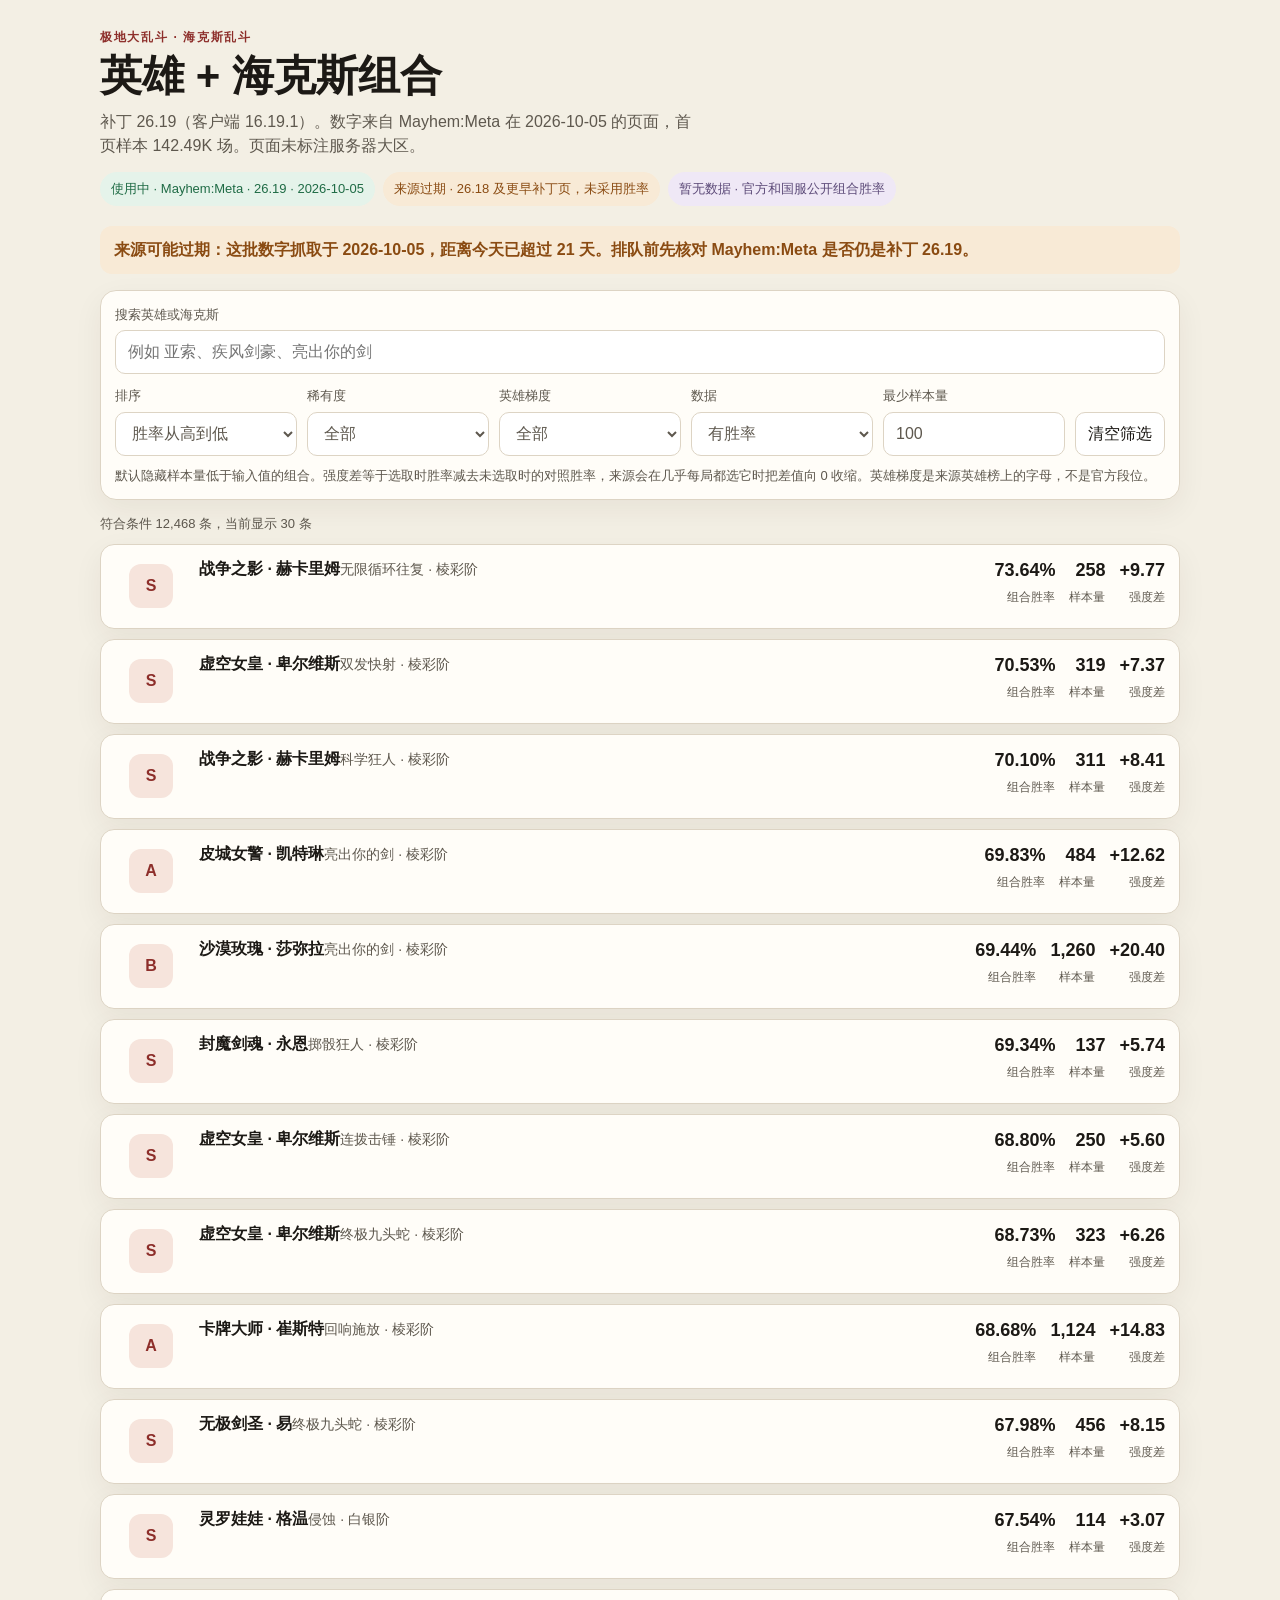
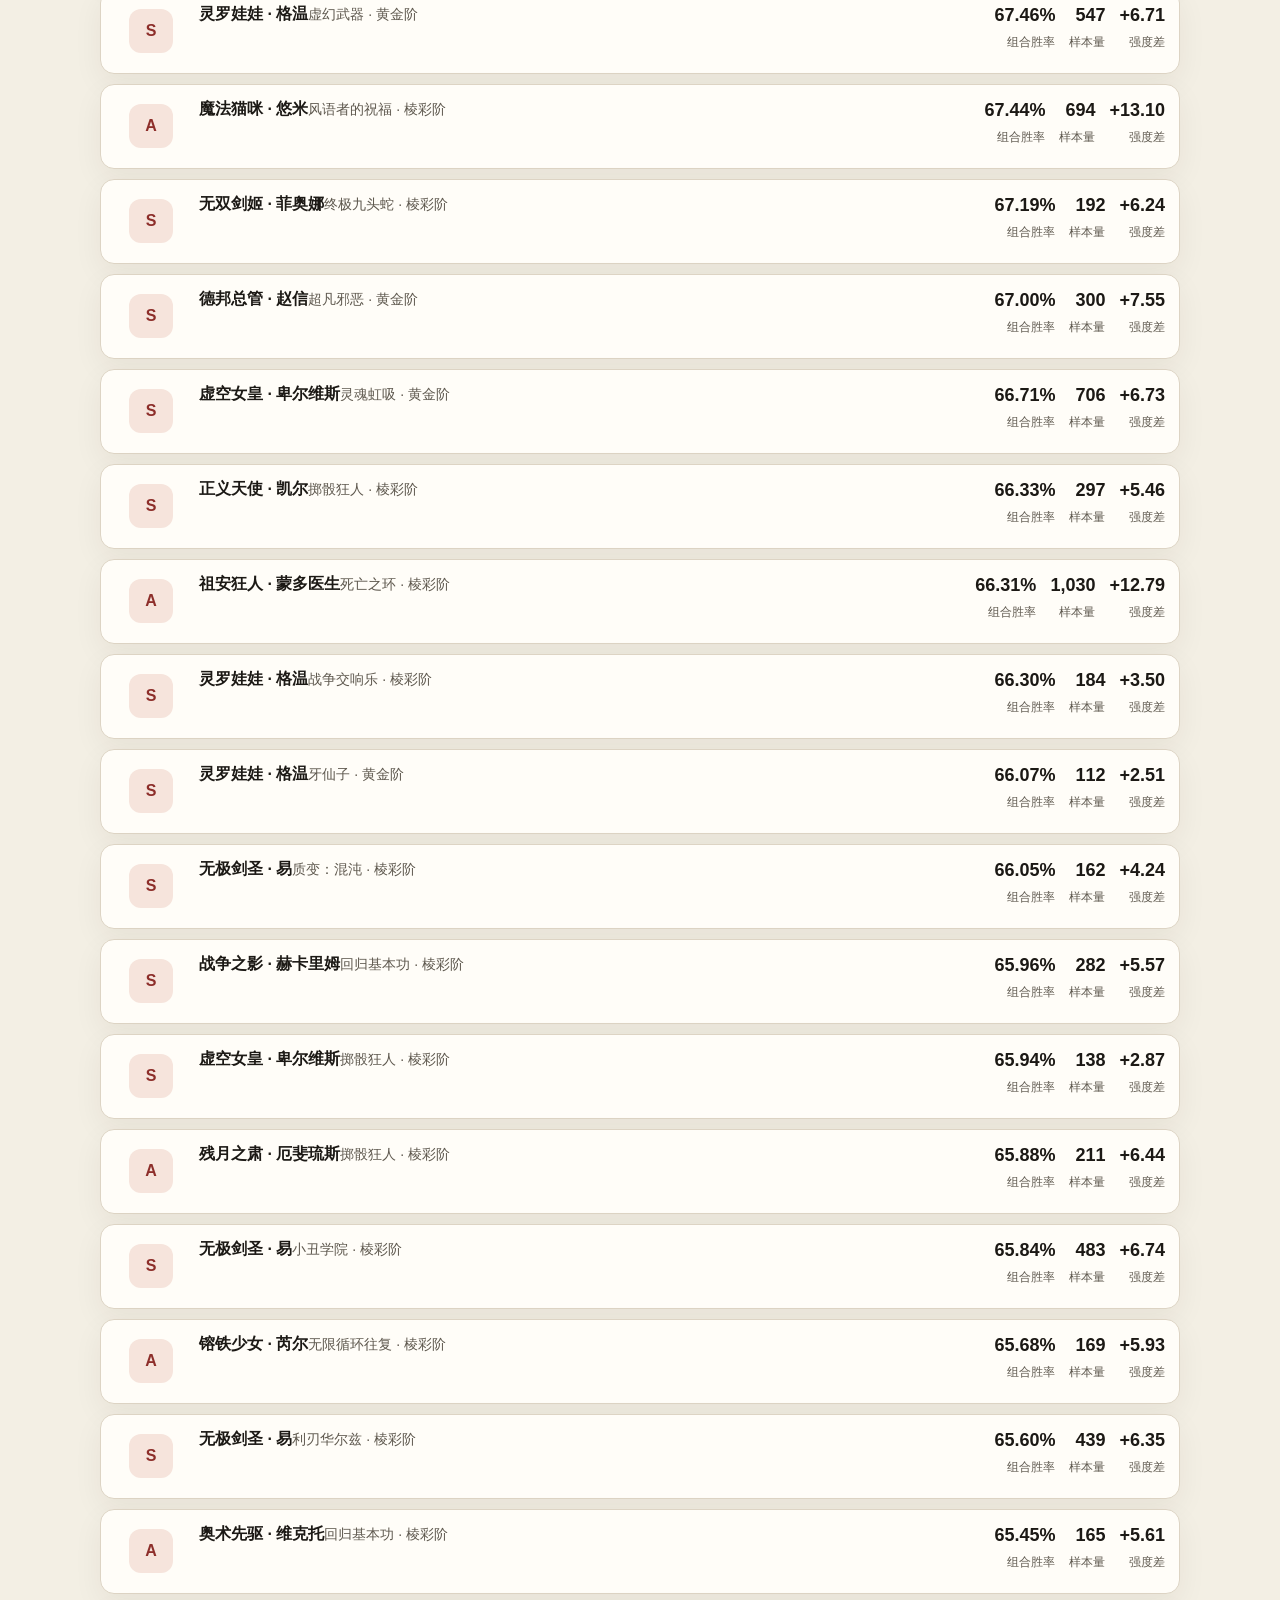
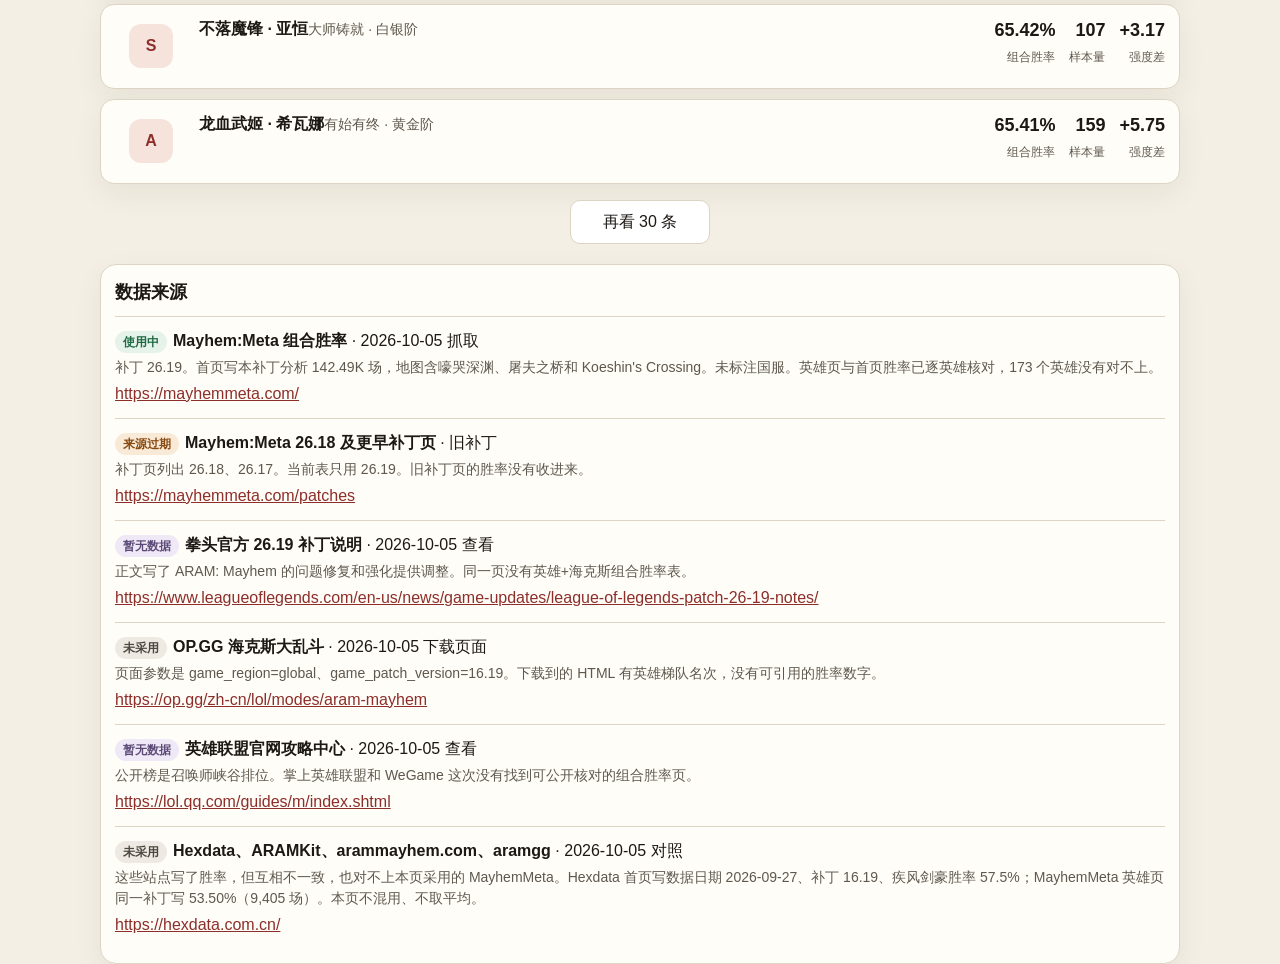
==== hextech-aram/index.html @ 46be0a57 "Add a static Hextech ARAM combo reference page. Win rates and sample sizes come from Mayhem:Meta pat" ====
<!DOCTYPE html>
<html lang="zh-CN">
<head>
  <meta charset="utf-8" />
  <meta name="viewport" content="width=device-width, initial-scale=1" />
  <title>海克斯乱斗组合参考</title>
  <link rel="stylesheet" href="styles.css" />
</head>
<body>
  <header class="top">
    <p class="eyebrow">极地大乱斗 · 海克斯乱斗</p>
    <h1>英雄 + 海克斯组合</h1>
    <p class="lede" id="lede">正在读取本地数据…</p>
    <div class="chips" id="chips"></div>
  </header>

  <div class="banner" id="stale-banner" hidden></div>

  <section class="panel controls" aria-label="筛选">
    <label class="search">
      <span>搜索英雄或海克斯</span>
      <input id="q" type="search" placeholder="例如 亚索、疾风剑豪、亮出你的剑" autocomplete="off" enterkeyhint="search" />
    </label>
    <div class="filters">
      <label>
        <span>排序</span>
        <select id="sort">
          <option value="win-desc">胜率从高到低</option>
          <option value="win-asc">胜率从低到高</option>
          <option value="delta-desc">强度差从高到低</option>
          <option value="delta-asc">强度差从低到高</option>
          <option value="games-desc">样本量从高到低</option>
        </select>
      </label>
      <label>
        <span>稀有度</span>
        <select id="rarity">
          <option value="">全部</option>
          <option value="Prismatic">棱彩阶</option>
          <option value="Gold">黄金阶</option>
          <option value="Silver">白银阶</option>
        </select>
      </label>
      <label>
        <span>英雄梯度</span>
        <select id="tier">
          <option value="">全部</option>
          <option>S</option>
          <option>A</option>
          <option>B</option>
          <option>C</option>
          <option>D</option>
        </select>
      </label>
      <label>
        <span>数据</span>
        <select id="status">
          <option value="ok">有胜率</option>
          <option value="no-data">暂无数据</option>
          <option value="all">全部</option>
        </select>
      </label>
      <label>
        <span>最少样本量</span>
        <input id="min-games" type="number" min="0" step="50" value="100" inputmode="numeric" />
      </label>
      <button type="button" id="reset" class="ghost">清空筛选</button>
    </div>
    <p class="hint" id="hint"></p>
  </section>

  <p class="count" id="count" aria-live="polite"></p>
  <div id="list" class="list"></div>
  <p class="pager"><button type="button" id="more" hidden>再看 30 条</button></p>

  <section class="panel sources" id="sources">
    <h2>数据来源</h2>
    <div id="source-list"></div>
  </section>

  <dialog id="detail">
    <button type="button" id="close" class="close" aria-label="关闭">关闭</button>
    <div id="detail-body"></div>
  </dialog>

  <noscript>需要启用 JavaScript。数据在同一目录的 data.js 里，不访问网络。</noscript>
  <script src="data.js"></script>
  <script src="app.js"></script>
</body>
</html>
---- hextech-aram/styles.css ----
:root {
  --bg: #f3efe4;
  --ink: #1c1915;
  --muted: #5e584e;
  --line: #ddd4c4;
  --card: #fffdf8;
  --accent: #8d2e2a;
  --accent-soft: #f6e4dc;
  --ok: #1f6b45;
  --ok-soft: #e5f3ea;
  --stale: #8a4b12;
  --stale-soft: #f8ead6;
  --empty: #5c4a78;
  --empty-soft: #efe8f6;
  --shadow: 0 10px 30px rgba(48, 36, 20, 0.06);
  font-family: "Source Han Sans SC", "Noto Sans SC", "PingFang SC", "Microsoft YaHei", sans-serif;
}

* { box-sizing: border-box; }
html { scroll-behavior: smooth; }
body {
  margin: 0;
  color: var(--ink);
  background:
    radial-gradient(1200px 400px at 10% -10%, #f7e7d2, transparent 60%),
    var(--bg);
  line-height: 1.5;
}
button, input, select { font: inherit; color: inherit; }
button { cursor: pointer; }
h1, h2, p { margin: 0; }

.top, .panel, .count, .list, .pager, noscript {
  width: min(1080px, calc(100% - 28px));
  margin-left: auto;
  margin-right: auto;
}
.top { padding: 28px 0 8px; }
.eyebrow {
  letter-spacing: 0.14em;
  text-transform: uppercase;
  font-size: 12px;
  color: var(--accent);
  font-weight: 700;
}
h1 { font-size: clamp(28px, 4vw, 42px); line-height: 1.15; margin-top: 6px; }
.lede { margin-top: 10px; color: var(--muted); max-width: 68ch; }
.chips { display: flex; flex-wrap: wrap; gap: 8px; margin-top: 14px; }
.chip {
  display: inline-flex;
  align-items: center;
  gap: 6px;
  border-radius: 999px;
  padding: 6px 10px;
  font-size: 13px;
  background: var(--card);
  border: 1px solid var(--line);
}
.chip.using { background: var(--ok-soft); border-color: transparent; color: var(--ok); }
.chip.stale { background: var(--stale-soft); border-color: transparent; color: var(--stale); }
.chip.empty { background: var(--empty-soft); border-color: transparent; color: var(--empty); }
.chip.unused { background: #eeeae3; border-color: transparent; color: #4d483f; }

.banner {
  width: min(1080px, calc(100% - 28px));
  margin: 12px auto 0;
  padding: 12px 14px;
  border-radius: 12px;
  background: var(--stale-soft);
  color: var(--stale);
  font-weight: 650;
}

.panel {
  margin-top: 16px;
  background: var(--card);
  border: 1px solid var(--line);
  border-radius: 16px;
  box-shadow: var(--shadow);
  padding: 14px;
}
.controls { position: sticky; top: 8px; z-index: 2; }
.search { display: flex; flex-direction: column; gap: 6px; font-size: 13px; color: var(--muted); }
.search input, .filters select, .filters input {
  width: 100%;
  min-height: 44px;
  border-radius: 10px;
  border: 1px solid var(--line);
  background: #fff;
  padding: 8px 12px;
  font-size: 16px;
}
.filters {
  display: grid;
  grid-template-columns: repeat(5, minmax(0, 1fr)) auto;
  gap: 10px;
  margin-top: 12px;
  align-items: end;
}
.filters label { display: flex; flex-direction: column; gap: 6px; font-size: 13px; color: var(--muted); }
.ghost, .pager button, .close {
  min-height: 44px;
  border-radius: 10px;
  border: 1px solid var(--line);
  background: #fff;
  padding: 8px 12px;
}
.hint, .count { color: var(--muted); font-size: 13px; }
.hint { margin-top: 10px; }
.count { margin-top: 14px; }

.list { display: grid; gap: 10px; margin-top: 10px; padding-bottom: 8px; }
.card {
  display: grid;
  grid-template-columns: 72px 1fr auto;
  gap: 8px 12px;
  width: 100%;
  text-align: left;
  background: var(--card);
  border: 1px solid var(--line);
  border-radius: 14px;
  padding: 12px 14px;
  box-shadow: var(--shadow);
}
.card:hover, .card:focus-visible { border-color: #c9a48f; outline: none; }
.tier {
  grid-row: span 2;
  align-self: center;
  justify-self: center;
  width: 44px;
  height: 44px;
  border-radius: 12px;
  display: grid;
  place-items: center;
  font-weight: 750;
  background: var(--accent-soft);
  color: var(--accent);
}
.who { font-weight: 700; }
.hex { color: var(--muted); font-size: 14px; }
.metrics { display: flex; flex-wrap: wrap; gap: 8px 14px; justify-content: flex-end; align-content: center; }
.metric { text-align: right; }
.metric b { display: block; font-size: 18px; font-variant-numeric: tabular-nums; }
.metric span { color: var(--muted); font-size: 12px; }
.metric .missing { color: var(--empty); font-size: 16px; }
.empty-state {
  background: var(--card);
  border: 1px dashed var(--line);
  border-radius: 14px;
  padding: 28px 16px;
  text-align: center;
}
.empty-state strong { display: block; font-size: 18px; margin-bottom: 6px; }
.pager { display: flex; justify-content: center; margin: 8px auto 20px; }
.pager button { min-width: 140px; }

.sources h2 { font-size: 18px; margin-bottom: 10px; }
.source {
  display: grid;
  gap: 4px;
  padding: 12px 0;
  border-top: 1px solid var(--line);
}
.source a { color: var(--accent); }
.source p { color: var(--muted); font-size: 14px; }
.badge {
  display: inline-block;
  border-radius: 999px;
  padding: 2px 8px;
  font-size: 12px;
  font-weight: 700;
  margin-right: 6px;
}
.badge.using { background: var(--ok-soft); color: var(--ok); }
.badge.stale { background: var(--stale-soft); color: var(--stale); }
.badge.empty { background: var(--empty-soft); color: var(--empty); }
.badge.unused { background: #eeeae3; color: #4d483f; }

dialog {
  width: min(640px, calc(100% - 24px));
  border: none;
  border-radius: 16px;
  padding: 18px 18px 20px;
  box-shadow: 0 24px 80px rgba(28, 25, 21, 0.28);
}
dialog::backdrop { background: rgba(28, 25, 21, 0.46); }
.close { float: right; }
.detail h3 { font-size: 22px; line-height: 1.3; margin: 0 36px 4px 0; }
.detail .sub { color: var(--muted); margin-bottom: 12px; }
.stats {
  display: grid;
  grid-template-columns: repeat(2, minmax(0, 1fr));
  gap: 8px;
}
.stat {
  background: #faf7f1;
  border-radius: 12px;
  padding: 10px 12px;
}
.stat span { display: block; color: var(--muted); font-size: 12px; }
.stat b { font-size: 20px; font-variant-numeric: tabular-nums; }
.stat b.missing { color: var(--empty); font-size: 18px; }
.note { margin-top: 12px; color: var(--ink); font-size: 14px; }
.note p + p { margin-top: 8px; }

@media (max-width: 860px) {
  .filters { grid-template-columns: 1fr 1fr; }
  .controls { position: static; }
  .card { grid-template-columns: 48px 1fr; }
  .metrics { grid-column: 2; justify-content: flex-start; }
  .metric { text-align: left; }
  .tier { grid-row: span 3; }
}
@media (max-width: 560px) {
  .filters { grid-template-columns: 1fr; }
  .stats { grid-template-columns: 1fr; }
}
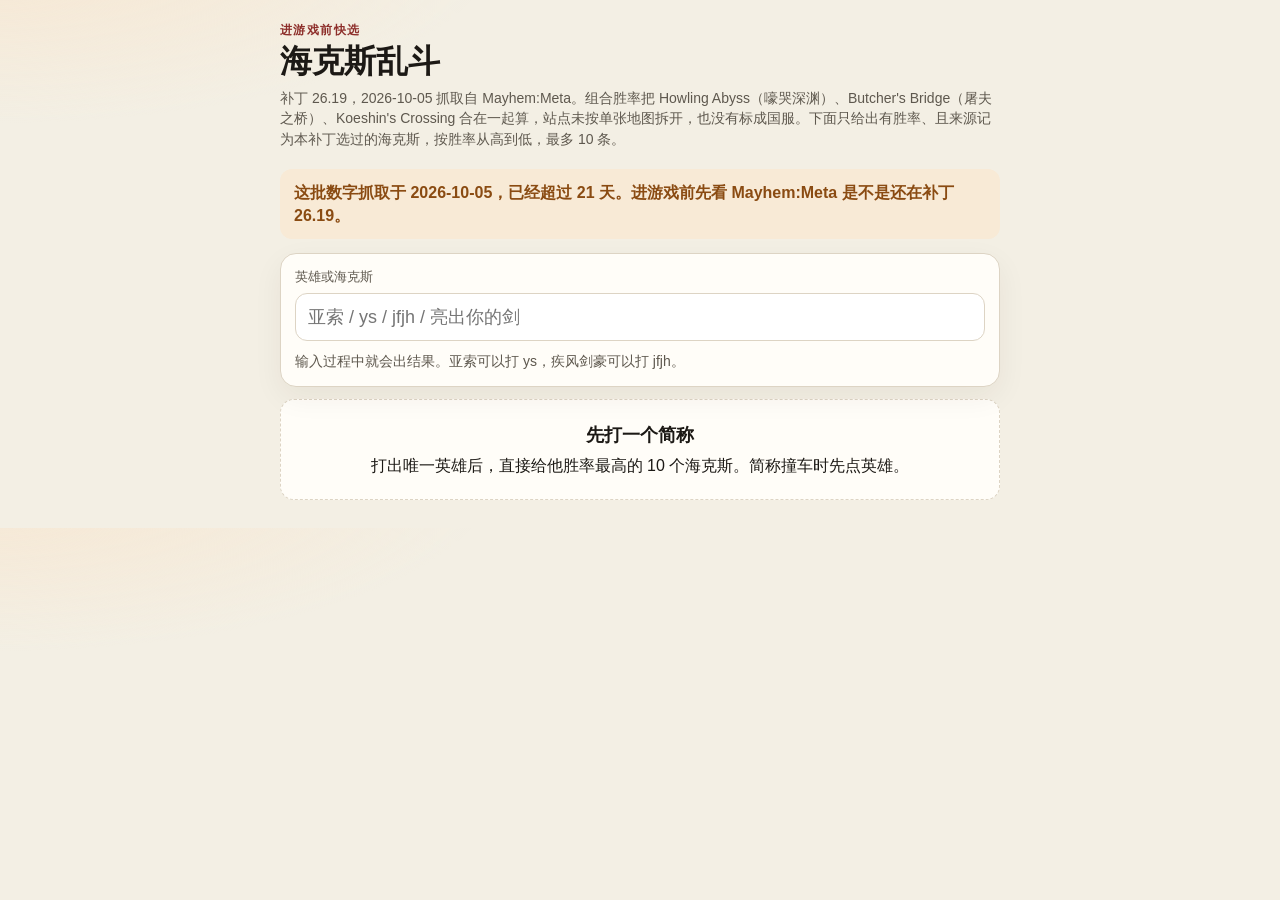
==== commit 1c39d7e3: "Make the Hextech ARAM page a quick-pick list. Search accepts Chinese names, titles, full pinyin, and" ====
--- a/hextech-aram/index.html
+++ b/hextech-aram/index.html
@@ -3,80 +3,28 @@
 <head>
   <meta charset="utf-8" />
   <meta name="viewport" content="width=device-width, initial-scale=1" />
-  <title>海克斯乱斗组合参考</title>
+  <title>海克斯乱斗快选</title>
   <link rel="stylesheet" href="styles.css" />
 </head>
 <body>
   <header class="top">
-    <p class="eyebrow">极地大乱斗 · 海克斯乱斗</p>
-    <h1>英雄 + 海克斯组合</h1>
+    <p class="eyebrow">进游戏前快选</p>
+    <h1>海克斯乱斗</h1>
     <p class="lede" id="lede">正在读取本地数据…</p>
-    <div class="chips" id="chips"></div>
   </header>
 
   <div class="banner" id="stale-banner" hidden></div>
 
-  <section class="panel controls" aria-label="筛选">
+  <section class="panel controls" aria-label="搜索">
     <label class="search">
-      <span>搜索英雄或海克斯</span>
-      <input id="q" type="search" placeholder="例如 亚索、疾风剑豪、亮出你的剑" autocomplete="off" enterkeyhint="search" />
+      <span>英雄或海克斯</span>
+      <input id="q" type="search" placeholder="亚索 / ys / jfjh / 亮出你的剑" autocomplete="off" enterkeyhint="search" />
     </label>
-    <div class="filters">
-      <label>
-        <span>排序</span>
-        <select id="sort">
-          <option value="win-desc">胜率从高到低</option>
-          <option value="win-asc">胜率从低到高</option>
-          <option value="delta-desc">强度差从高到低</option>
-          <option value="delta-asc">强度差从低到高</option>
-          <option value="games-desc">样本量从高到低</option>
-        </select>
-      </label>
-      <label>
-        <span>稀有度</span>
-        <select id="rarity">
-          <option value="">全部</option>
-          <option value="Prismatic">棱彩阶</option>
-          <option value="Gold">黄金阶</option>
-          <option value="Silver">白银阶</option>
-        </select>
-      </label>
-      <label>
-        <span>英雄梯度</span>
-        <select id="tier">
-          <option value="">全部</option>
-          <option>S</option>
-          <option>A</option>
-          <option>B</option>
-          <option>C</option>
-          <option>D</option>
-        </select>
-      </label>
-      <label>
-        <span>数据</span>
-        <select id="status">
-          <option value="ok">有胜率</option>
-          <option value="no-data">暂无数据</option>
-          <option value="all">全部</option>
-        </select>
-      </label>
-      <label>
-        <span>最少样本量</span>
-        <input id="min-games" type="number" min="0" step="50" value="100" inputmode="numeric" />
-      </label>
-      <button type="button" id="reset" class="ghost">清空筛选</button>
-    </div>
     <p class="hint" id="hint"></p>
+    <div id="picks" class="picks"></div>
   </section>
 
-  <p class="count" id="count" aria-live="polite"></p>
   <div id="list" class="list"></div>
-  <p class="pager"><button type="button" id="more" hidden>再看 30 条</button></p>
-
-  <section class="panel sources" id="sources">
-    <h2>数据来源</h2>
-    <div id="source-list"></div>
-  </section>
 
   <dialog id="detail">
     <button type="button" id="close" class="close" aria-label="关闭">关闭</button>
@@ -85,6 +33,7 @@
 
   <noscript>需要启用 JavaScript。数据在同一目录的 data.js 里，不访问网络。</noscript>
   <script src="data.js"></script>
+  <script src="pinyin.js"></script>
   <script src="app.js"></script>
 </body>
 </html>
--- a/hextech-aram/styles.css
+++ b/hextech-aram/styles.css
@@ -6,73 +6,50 @@
   --card: #fffdf8;
   --accent: #8d2e2a;
   --accent-soft: #f6e4dc;
-  --ok: #1f6b45;
-  --ok-soft: #e5f3ea;
-  --stale: #8a4b12;
-  --stale-soft: #f8ead6;
-  --empty: #5c4a78;
-  --empty-soft: #efe8f6;
   --shadow: 0 10px 30px rgba(48, 36, 20, 0.06);
   font-family: "Source Han Sans SC", "Noto Sans SC", "PingFang SC", "Microsoft YaHei", sans-serif;
 }
 
 * { box-sizing: border-box; }
-html { scroll-behavior: smooth; }
 body {
   margin: 0;
   color: var(--ink);
   background:
-    radial-gradient(1200px 400px at 10% -10%, #f7e7d2, transparent 60%),
+    radial-gradient(900px 320px at 0 -10%, #f7e7d2, transparent 55%),
     var(--bg);
-  line-height: 1.5;
+  line-height: 1.45;
 }
-button, input, select { font: inherit; color: inherit; }
+button, input { font: inherit; color: inherit; }
 button { cursor: pointer; }
-h1, h2, p { margin: 0; }
+h1, p { margin: 0; }
 
-.top, .panel, .count, .list, .pager, noscript {
-  width: min(1080px, calc(100% - 28px));
+.top, .panel, .list {
+  width: min(720px, calc(100% - 24px));
   margin-left: auto;
   margin-right: auto;
 }
-.top { padding: 28px 0 8px; }
+.top { padding: 22px 0 8px; }
 .eyebrow {
-  letter-spacing: 0.14em;
-  text-transform: uppercase;
+  letter-spacing: 0.12em;
   font-size: 12px;
   color: var(--accent);
   font-weight: 700;
 }
-h1 { font-size: clamp(28px, 4vw, 42px); line-height: 1.15; margin-top: 6px; }
-.lede { margin-top: 10px; color: var(--muted); max-width: 68ch; }
-.chips { display: flex; flex-wrap: wrap; gap: 8px; margin-top: 14px; }
-.chip {
-  display: inline-flex;
-  align-items: center;
-  gap: 6px;
-  border-radius: 999px;
-  padding: 6px 10px;
-  font-size: 13px;
-  background: var(--card);
-  border: 1px solid var(--line);
-}
-.chip.using { background: var(--ok-soft); border-color: transparent; color: var(--ok); }
-.chip.stale { background: var(--stale-soft); border-color: transparent; color: var(--stale); }
-.chip.empty { background: var(--empty-soft); border-color: transparent; color: var(--empty); }
-.chip.unused { background: #eeeae3; border-color: transparent; color: #4d483f; }
+h1 { font-size: 32px; line-height: 1.15; margin-top: 4px; }
+.lede { margin-top: 8px; color: var(--muted); font-size: 14px; }
 
 .banner {
-  width: min(1080px, calc(100% - 28px));
+  width: min(720px, calc(100% - 24px));
   margin: 12px auto 0;
   padding: 12px 14px;
   border-radius: 12px;
-  background: var(--stale-soft);
-  color: var(--stale);
+  background: #f8ead6;
+  color: #8a4b12;
   font-weight: 650;
 }
 
 .panel {
-  margin-top: 16px;
+  margin-top: 14px;
   background: var(--card);
   border: 1px solid var(--line);
   border-radius: 16px;
@@ -81,100 +58,74 @@
 }
 .controls { position: sticky; top: 8px; z-index: 2; }
 .search { display: flex; flex-direction: column; gap: 6px; font-size: 13px; color: var(--muted); }
-.search input, .filters select, .filters input {
+.search input {
   width: 100%;
-  min-height: 44px;
-  border-radius: 10px;
+  min-height: 48px;
+  border-radius: 12px;
   border: 1px solid var(--line);
   background: #fff;
   padding: 8px 12px;
-  font-size: 16px;
+  font-size: 18px;
 }
-.filters {
-  display: grid;
-  grid-template-columns: repeat(5, minmax(0, 1fr)) auto;
-  gap: 10px;
-  margin-top: 12px;
-  align-items: end;
-}
-.filters label { display: flex; flex-direction: column; gap: 6px; font-size: 13px; color: var(--muted); }
-.ghost, .pager button, .close {
-  min-height: 44px;
-  border-radius: 10px;
+.hint { margin-top: 10px; color: var(--muted); font-size: 14px; }
+.picks { display: grid; gap: 8px; margin-top: 10px; }
+.picks:empty { display: none; }
+.pick {
+  display: flex;
+  justify-content: space-between;
+  align-items: center;
+  gap: 12px;
+  min-height: 48px;
+  text-align: left;
+  background: #fff;
   border: 1px solid var(--line);
-  background: #fff;
+  border-radius: 12px;
   padding: 8px 12px;
 }
-.hint, .count { color: var(--muted); font-size: 13px; }
-.hint { margin-top: 10px; }
-.count { margin-top: 14px; }
+.pick:hover, .pick:focus-visible, .card:hover, .card:focus-visible {
+  border-color: #c9a48f;
+  outline: none;
+}
+.pick b { font-size: 16px; }
+.pick span { color: var(--muted); font-variant-numeric: tabular-nums; }
 
-.list { display: grid; gap: 10px; margin-top: 10px; padding-bottom: 8px; }
+.list { display: grid; gap: 8px; margin-top: 12px; padding-bottom: 28px; }
 .card {
   display: grid;
-  grid-template-columns: 72px 1fr auto;
-  gap: 8px 12px;
+  grid-template-columns: 36px 1fr auto;
+  gap: 4px 10px;
   width: 100%;
   text-align: left;
   background: var(--card);
   border: 1px solid var(--line);
   border-radius: 14px;
-  padding: 12px 14px;
+  padding: 12px;
   box-shadow: var(--shadow);
 }
-.card:hover, .card:focus-visible { border-color: #c9a48f; outline: none; }
-.tier {
+.rank {
   grid-row: span 2;
   align-self: center;
-  justify-self: center;
-  width: 44px;
-  height: 44px;
-  border-radius: 12px;
+  width: 32px;
+  height: 32px;
+  border-radius: 10px;
   display: grid;
   place-items: center;
   font-weight: 750;
   background: var(--accent-soft);
   color: var(--accent);
 }
-.who { font-weight: 700; }
-.hex { color: var(--muted); font-size: 14px; }
-.metrics { display: flex; flex-wrap: wrap; gap: 8px 14px; justify-content: flex-end; align-content: center; }
-.metric { text-align: right; }
-.metric b { display: block; font-size: 18px; font-variant-numeric: tabular-nums; }
-.metric span { color: var(--muted); font-size: 12px; }
-.metric .missing { color: var(--empty); font-size: 16px; }
+.who { font-weight: 700; font-size: 16px; }
+.hex { color: var(--muted); font-size: 13px; }
+.win { font-size: 22px; font-variant-numeric: tabular-nums; font-weight: 750; }
+.games { grid-column: 3; color: var(--muted); font-size: 12px; text-align: right; }
 .empty-state {
   background: var(--card);
   border: 1px dashed var(--line);
   border-radius: 14px;
-  padding: 28px 16px;
+  padding: 22px 16px;
   text-align: center;
 }
 .empty-state strong { display: block; font-size: 18px; margin-bottom: 6px; }
-.pager { display: flex; justify-content: center; margin: 8px auto 20px; }
-.pager button { min-width: 140px; }
-
-.sources h2 { font-size: 18px; margin-bottom: 10px; }
-.source {
-  display: grid;
-  gap: 4px;
-  padding: 12px 0;
-  border-top: 1px solid var(--line);
-}
-.source a { color: var(--accent); }
-.source p { color: var(--muted); font-size: 14px; }
-.badge {
-  display: inline-block;
-  border-radius: 999px;
-  padding: 2px 8px;
-  font-size: 12px;
-  font-weight: 700;
-  margin-right: 6px;
-}
-.badge.using { background: var(--ok-soft); color: var(--ok); }
-.badge.stale { background: var(--stale-soft); color: var(--stale); }
-.badge.empty { background: var(--empty-soft); color: var(--empty); }
-.badge.unused { background: #eeeae3; color: #4d483f; }
 
 dialog {
   width: min(640px, calc(100% - 24px));
@@ -184,34 +135,26 @@
   box-shadow: 0 24px 80px rgba(28, 25, 21, 0.28);
 }
 dialog::backdrop { background: rgba(28, 25, 21, 0.46); }
-.close { float: right; }
-.detail h3 { font-size: 22px; line-height: 1.3; margin: 0 36px 4px 0; }
+.close {
+  float: right;
+  min-height: 40px;
+  border-radius: 10px;
+  border: 1px solid var(--line);
+  background: #fff;
+  padding: 6px 12px;
+}
+.detail h3 { font-size: 22px; line-height: 1.3; margin: 0 48px 4px 0; }
 .detail .sub { color: var(--muted); margin-bottom: 12px; }
-.stats {
-  display: grid;
-  grid-template-columns: repeat(2, minmax(0, 1fr));
-  gap: 8px;
-}
-.stat {
-  background: #faf7f1;
-  border-radius: 12px;
-  padding: 10px 12px;
-}
+.stats { display: grid; grid-template-columns: repeat(2, minmax(0, 1fr)); gap: 8px; }
+.stat { background: #faf7f1; border-radius: 12px; padding: 10px 12px; }
 .stat span { display: block; color: var(--muted); font-size: 12px; }
 .stat b { font-size: 20px; font-variant-numeric: tabular-nums; }
-.stat b.missing { color: var(--empty); font-size: 18px; }
-.note { margin-top: 12px; color: var(--ink); font-size: 14px; }
+.note { margin-top: 12px; font-size: 14px; }
 .note p + p { margin-top: 8px; }
+.note a { color: var(--accent); }
 
-@media (max-width: 860px) {
-  .filters { grid-template-columns: 1fr 1fr; }
+@media (max-width: 560px) {
   .controls { position: static; }
-  .card { grid-template-columns: 48px 1fr; }
-  .metrics { grid-column: 2; justify-content: flex-start; }
-  .metric { text-align: left; }
-  .tier { grid-row: span 3; }
+  .stats { grid-template-columns: 1fr; }
+  .win { font-size: 20px; }
 }
-@media (max-width: 560px) {
-  .filters { grid-template-columns: 1fr; }
-  .stats { grid-template-columns: 1fr; }
-}
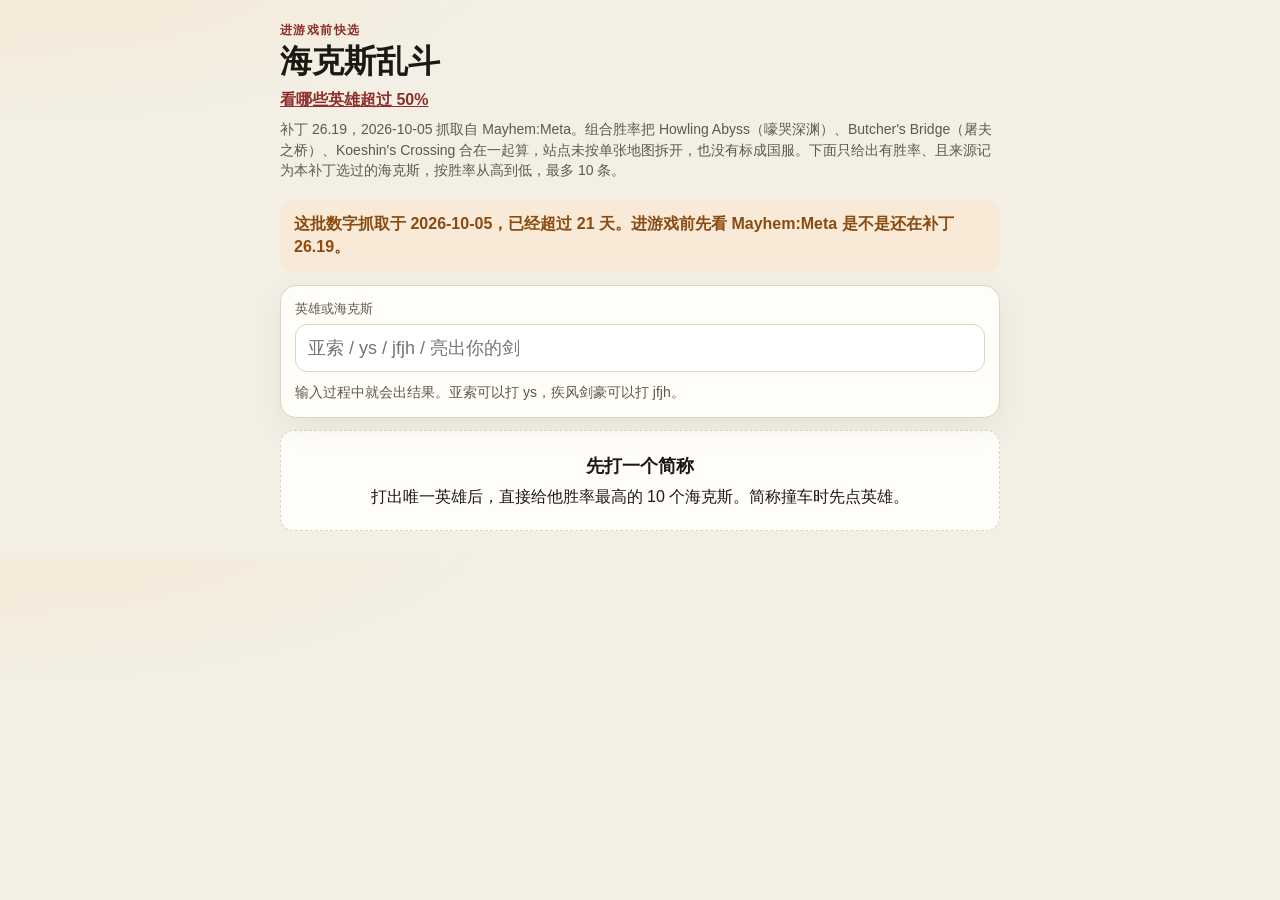
==== commit 6532fe5f: "Show Hextech ARAM champions above 50% before you pick them. Quick-pick rows now carry each champion'" ====
--- a/hextech-aram/index.html
+++ b/hextech-aram/index.html
@@ -10,6 +10,7 @@
   <header class="top">
     <p class="eyebrow">进游戏前快选</p>
     <h1>海克斯乱斗</h1>
+    <p class="nav"><a href="champions.html">看哪些英雄超过 50%</a></p>
     <p class="lede" id="lede">正在读取本地数据…</p>
   </header>
 
@@ -34,6 +35,7 @@
   <noscript>需要启用 JavaScript。数据在同一目录的 data.js 里，不访问网络。</noscript>
   <script src="data.js"></script>
   <script src="pinyin.js"></script>
+  <script src="champ-search.js"></script>
   <script src="app.js"></script>
 </body>
 </html>
--- a/hextech-aram/styles.css
+++ b/hextech-aram/styles.css
@@ -81,6 +81,79 @@
   border: 1px solid var(--line);
   border-radius: 12px;
   padding: 8px 12px;
+}
+.nav { margin-top: 8px; }
+.nav a { color: var(--accent); font-weight: 700; }
+.pick.over, .champ-line.over { background: #e7f6ec; border-color: #8fceb0; }
+.pick.under, .champ-line.under { background: #f4f1ea; border-color: #c8bfb0; }
+.pick.none, .champ-line.none { background: #f3eef8; border-color: #d5cbe3; }
+.band {
+  display: flex;
+  flex-direction: column;
+  align-items: flex-end;
+  gap: 2px;
+  font-size: 12px;
+  font-weight: 700;
+  white-space: nowrap;
+}
+.pick.over .band, .champ-line.over .band { color: #1f6b45; }
+.pick.under .band, .champ-line.under .band { color: #5c564c; }
+.pick.none .band, .champ-line.none .band { color: #5c4a78; }
+.band strong { font-size: 18px; font-variant-numeric: tabular-nums; }
+.champ-line {
+  display: flex;
+  justify-content: space-between;
+  align-items: center;
+  gap: 12px;
+  min-height: 48px;
+  border: 1px solid var(--line);
+  border-radius: 12px;
+  padding: 8px 12px;
+  margin-top: 8px;
+}
+
+.page-champs .top, .page-champs .panel, .page-champs .columns, .page-champs .nodata {
+  width: min(1080px, calc(100% - 24px));
+}
+.columns {
+  width: min(720px, calc(100% - 24px));
+  margin: 14px auto 0;
+  display: grid;
+  grid-template-columns: 1fr 1fr;
+  gap: 12px;
+}
+.column, .nodata {
+  background: var(--card);
+  border: 1px solid var(--line);
+  border-radius: 16px;
+  padding: 12px;
+}
+.column h2, .nodata h2 { font-size: 18px; margin: 0 0 10px; }
+.column.over h2 { color: #1f6b45; }
+.column.under h2 { color: #5c564c; }
+.hero-list { display: grid; gap: 8px; }
+.hero {
+  display: flex;
+  justify-content: space-between;
+  align-items: center;
+  gap: 10px;
+  border-radius: 12px;
+  padding: 8px 10px;
+  border: 1px solid var(--line);
+}
+.hero.over { background: #e7f6ec; border-color: #8fceb0; }
+.hero.under { background: #f4f1ea; border-color: #c8bfb0; }
+.hero.none { background: #f3eef8; border-color: #d5cbe3; }
+.hero.over .band { color: #1f6b45; }
+.hero.under .band { color: #5c564c; }
+.hero.none .band { color: #5c4a78; }
+.hero b { display: block; }
+.hero .sub { color: var(--muted); font-size: 12px; }
+.nodata { margin: 12px auto 28px; }
+.empty-note { color: var(--muted); font-size: 14px; }
+
+@media (max-width: 800px) {
+  .columns { grid-template-columns: 1fr; }
 }
 .pick:hover, .pick:focus-visible, .card:hover, .card:focus-visible {
   border-color: #c9a48f;
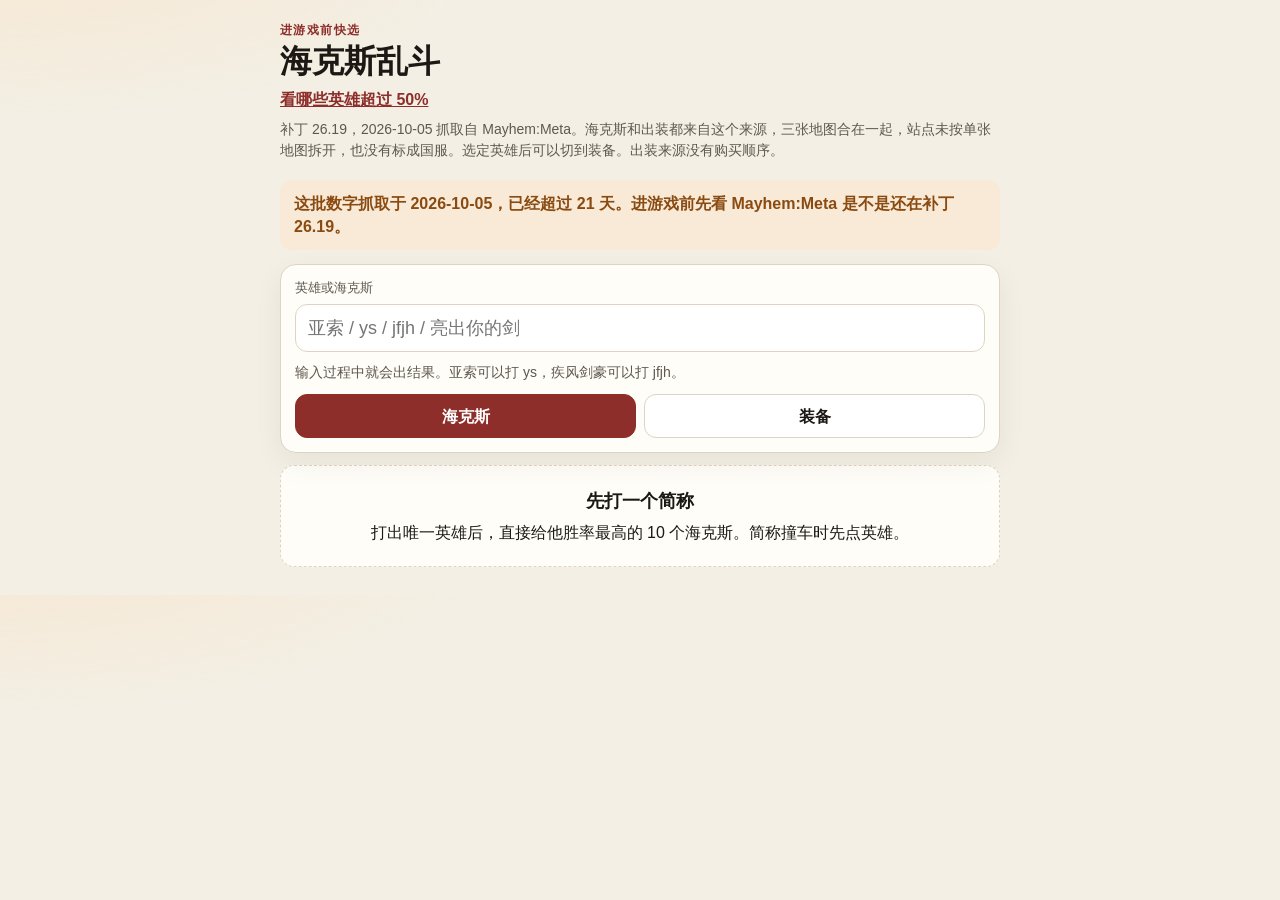
==== commit d6a8adab: "Add one Hextech ARAM item set after a champion is picked. Mayhem:Meta has per-item win rates but no " ====
--- a/hextech-aram/index.html
+++ b/hextech-aram/index.html
@@ -23,6 +23,10 @@
     </label>
     <p class="hint" id="hint"></p>
     <div id="picks" class="picks"></div>
+    <div id="tabs" class="tabs" hidden>
+      <button type="button" class="tab" data-pane="hex" aria-selected="true">海克斯</button>
+      <button type="button" class="tab" data-pane="items" aria-selected="false">装备</button>
+    </div>
   </section>
 
   <div id="list" class="list"></div>
@@ -36,6 +40,7 @@
   <script src="data.js"></script>
   <script src="pinyin.js"></script>
   <script src="champ-search.js"></script>
+  <script src="builds.js"></script>
   <script src="app.js"></script>
 </body>
 </html>
--- a/hextech-aram/styles.css
+++ b/hextech-aram/styles.css
@@ -226,8 +226,58 @@
 .note p + p { margin-top: 8px; }
 .note a { color: var(--accent); }
 
+.tabs { display: flex; gap: 8px; margin-top: 12px; }
+.tab {
+  flex: 1;
+  min-height: 44px;
+  border-radius: 12px;
+  border: 1px solid var(--line);
+  background: #fff;
+  font-weight: 750;
+}
+.tab[aria-selected="true"] { background: var(--accent); color: #fff; border-color: var(--accent); }
+.build {
+  background: var(--card);
+  border: 1px solid var(--line);
+  border-radius: 16px;
+  padding: 14px;
+  box-shadow: var(--shadow);
+}
+.build h3 { margin: 14px 0 4px; font-size: 16px; }
+.build-warn {
+  margin: 0;
+  padding: 10px 12px;
+  border-radius: 12px;
+  background: #f8ead6;
+  color: #8a4b12;
+  font-weight: 750;
+}
+.build-scope, .build-sub { color: var(--muted); font-size: 13px; margin-top: 6px; }
+.slot {
+  margin-top: 8px;
+  padding: 10px;
+  border-radius: 12px;
+  background: #e7f6ec;
+  border: 1px solid #8fceb0;
+}
+.slot-label { margin: 8px 0 0; font-size: 13px; font-weight: 750; color: #1f6b45; }
+.item-line {
+  display: grid;
+  grid-template-columns: 1fr auto auto;
+  gap: 8px;
+  align-items: center;
+  padding: 7px 0;
+  border-bottom: 1px solid var(--line);
+}
+.slot .item-line { border-bottom-color: #c9e6d6; }
+.item-line b { font-size: 15px; }
+.item-line .win { font-weight: 750; font-variant-numeric: tabular-nums; }
+.item-line span:last-child { color: var(--muted); font-size: 12px; font-variant-numeric: tabular-nums; }
+
 @media (max-width: 560px) {
   .controls { position: static; }
   .stats { grid-template-columns: 1fr; }
   .win { font-size: 20px; }
-}
+  .item-line { grid-template-columns: 1fr auto; }
+  .item-line span:last-child { grid-column: 1 / -1; }
+}
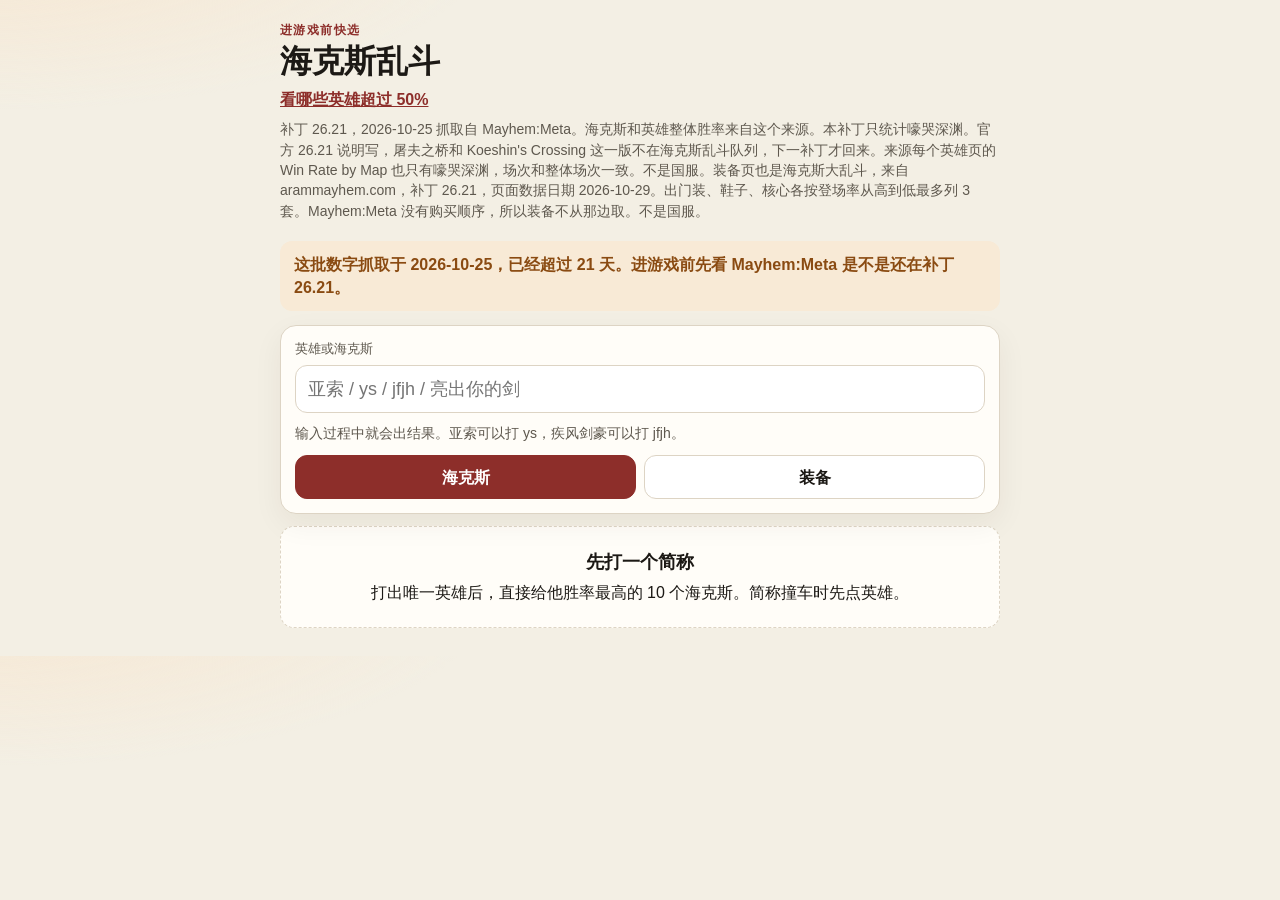
==== commit d3c3366f: "Show Data Dragon icons for Hextech ARAM items. Each listed item uses the 16.21.1 icon whose Chinese " ====
--- a/hextech-aram/index.html
+++ b/hextech-aram/index.html
@@ -41,6 +41,7 @@
   <script src="pinyin.js"></script>
   <script src="champ-search.js"></script>
   <script src="builds.js"></script>
+  <script src="item-icons.js"></script>
   <script src="app.js"></script>
 </body>
 </html>
--- a/hextech-aram/styles.css
+++ b/hextech-aram/styles.css
@@ -244,6 +244,24 @@
   box-shadow: var(--shadow);
 }
 .build h3 { margin: 14px 0 4px; font-size: 16px; }
+.set { margin-top: 8px; padding-top: 8px; border-top: 1px solid var(--line); }
+.set-no { margin: 0; font-size: 13px; font-weight: 750; color: var(--accent); }
+.item-row { display: flex; flex-wrap: wrap; align-items: flex-end; gap: 8px 4px; margin-top: 8px; }
+.item { display: flex; flex-direction: column; align-items: center; width: 72px; gap: 4px; }
+.item img { width: 48px; height: 48px; border-radius: 8px; background: #1b2430; }
+.item-name { font-size: 11px; font-weight: 650; line-height: 1.25; text-align: center; }
+.item-arrow { color: var(--muted); font-weight: 750; padding: 0 2px 22px; }
+.item-missing {
+  justify-content: center;
+  min-height: 48px;
+  padding: 6px;
+  border: 1px dashed #c4a27a;
+  border-radius: 8px;
+  background: #f8ead6;
+}
+.item-missing b { font-size: 12px; text-align: center; }
+.miss { color: #8a4b12; font-size: 11px; font-weight: 750; }
+.starter { margin: 4px 0 0; font-size: 16px; font-weight: 750; }
 .build-warn {
   margin: 0;
   padding: 10px 12px;
@@ -270,6 +288,16 @@
   border-bottom: 1px solid var(--line);
 }
 .slot .item-line { border-bottom-color: #c9e6d6; }
+.step {
+  display: grid;
+  grid-template-columns: 72px 1fr;
+  gap: 8px;
+  align-items: center;
+  padding: 8px 0;
+  border-bottom: 1px solid var(--line);
+}
+.step-no { font-weight: 750; color: var(--accent); }
+.step b { font-size: 16px; }
 .item-line b { font-size: 15px; }
 .item-line .win { font-weight: 750; font-variant-numeric: tabular-nums; }
 .item-line span:last-child { color: var(--muted); font-size: 12px; font-variant-numeric: tabular-nums; }
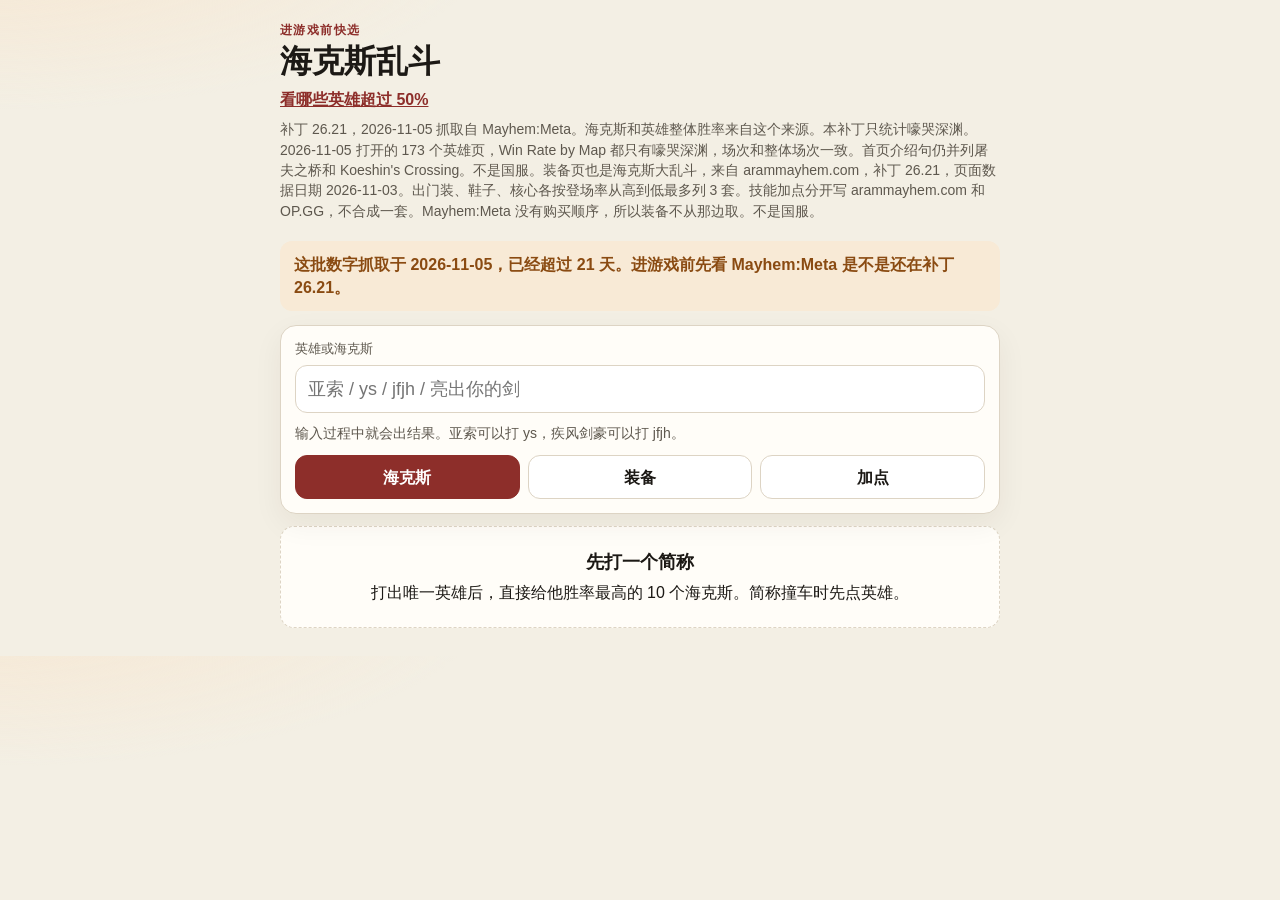
==== commit 33f1d763: "Refresh Hextech ARAM stats and add separate skill orders. Re-fetch Mayhem:Meta 26.21 hexes and aramm" ====
--- a/hextech-aram/index.html
+++ b/hextech-aram/index.html
@@ -26,6 +26,7 @@
     <div id="tabs" class="tabs" hidden>
       <button type="button" class="tab" data-pane="hex" aria-selected="true">海克斯</button>
       <button type="button" class="tab" data-pane="items" aria-selected="false">装备</button>
+      <button type="button" class="tab" data-pane="skills" aria-selected="false">加点</button>
     </div>
   </section>
 
@@ -41,6 +42,7 @@
   <script src="pinyin.js"></script>
   <script src="champ-search.js"></script>
   <script src="builds.js"></script>
+  <script src="skills.js"></script>
   <script src="item-icons.js"></script>
   <script src="app.js"></script>
 </body>
--- a/hextech-aram/styles.css
+++ b/hextech-aram/styles.css
@@ -189,6 +189,7 @@
 }
 .who { font-weight: 700; font-size: 16px; }
 .hex { color: var(--muted); font-size: 13px; }
+.sample-tag { color: #8a4b12; font-weight: 750; }
 .win { font-size: 22px; font-variant-numeric: tabular-nums; font-weight: 750; }
 .games { grid-column: 3; color: var(--muted); font-size: 12px; text-align: right; }
 .empty-state {
